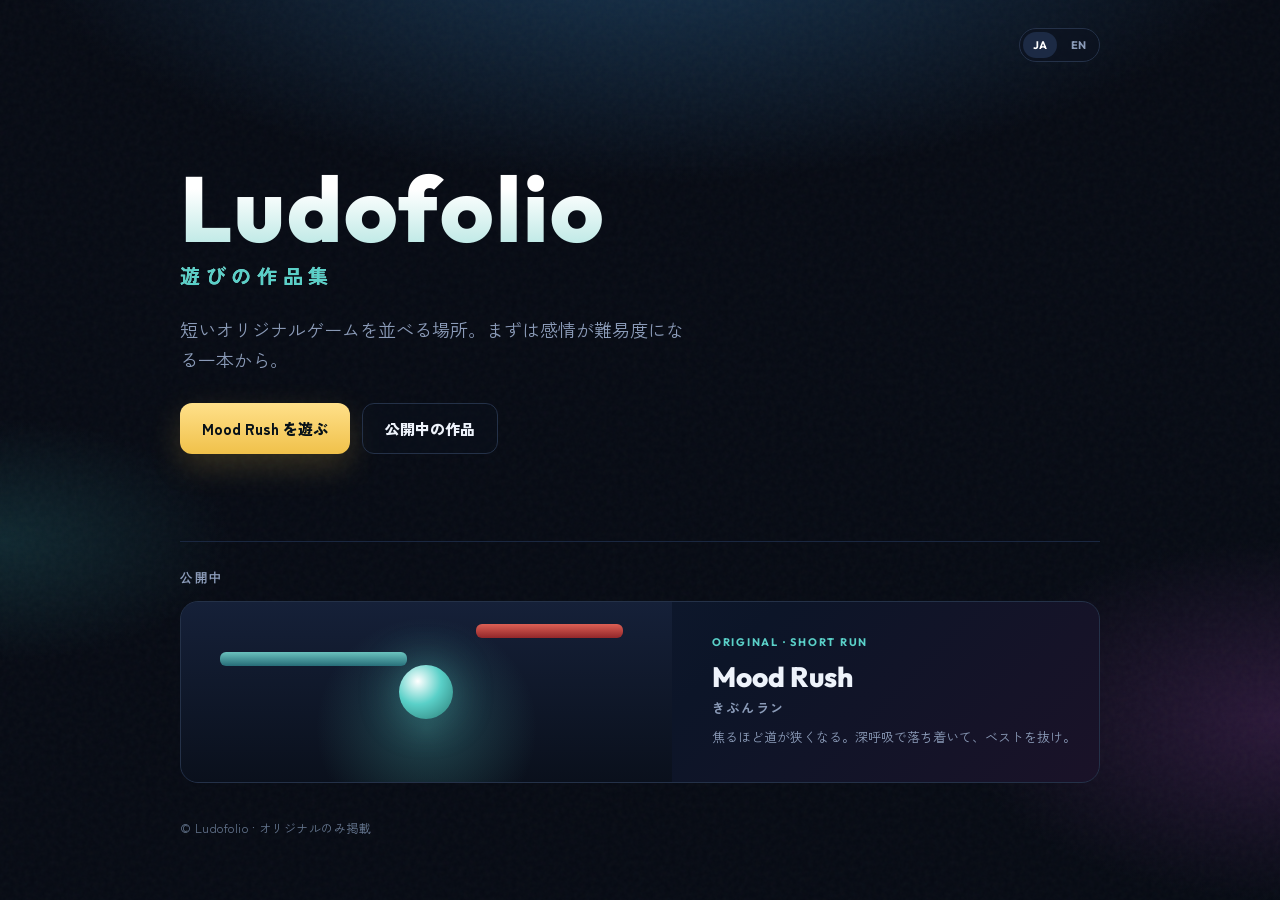
==== index.html @ 32083aab "Initial Ludofolio site with Mood Rush. Co-authored-by: Cursor <cursoragent@cursor.com>" ====
<!DOCTYPE html>
<html lang="ja">
<head>
  <meta charset="UTF-8" />
  <meta name="viewport" content="width=device-width, initial-scale=1" />
  <title>Ludofolio — browser games</title>
  <meta name="description" content="Ludofolio — short original browser games. First release: Mood Rush." />
  <link rel="preconnect" href="https://fonts.googleapis.com" />
  <link rel="preconnect" href="https://fonts.gstatic.com" crossorigin />
  <link href="https://fonts.googleapis.com/css2?family=Outfit:wght@500;700;800&family=Zen+Kaku+Gothic+New:wght@500;700;900&display=swap" rel="stylesheet" />
  <style>
    :root {
      --bg: #070b14;
      --ink: #eef3fb;
      --muted: #8b9bb8;
      --accent: #5ad0c8;
      --warn: #f0c14a;
      --line: #243148;
    }
    * { box-sizing: border-box; margin: 0; padding: 0; }
    html, body { min-height: 100%; }
    body {
      font-family: "Zen Kaku Gothic New", "Outfit", sans-serif;
      color: var(--ink);
      background:
        radial-gradient(ellipse 90% 55% at 50% -10%, #1a3a58 0%, transparent 55%),
        radial-gradient(ellipse 50% 40% at 100% 80%, #2a1838 0%, transparent 50%),
        radial-gradient(ellipse 40% 30% at 0% 60%, #102830 0%, transparent 45%),
        var(--bg);
      min-height: 100dvh;
    }
    .noise {
      pointer-events: none;
      position: fixed; inset: 0; opacity: 0.035; z-index: 0;
      background-image: url("data:image/svg+xml,%3Csvg viewBox='0 0 200 200' xmlns='http://www.w3.org/2000/svg'%3E%3Cfilter id='n'%3E%3CfeTurbulence type='fractalNoise' baseFrequency='0.85' numOctaves='4' stitchTiles='stitch'/%3E%3C/filter%3E%3Crect width='100%25' height='100%25' filter='url(%23n)'/%3E%3C/svg%3E");
    }
    .shell {
      position: relative; z-index: 1;
      width: min(920px, calc(100% - 32px));
      margin: 0 auto;
      padding: 28px 0 64px;
      min-height: 100dvh;
      display: flex;
      flex-direction: column;
    }
    .nav {
      display: flex;
      justify-content: space-between;
      align-items: center;
      gap: 12px;
    }
    .lang {
      display: flex; gap: 4px;
      border: 1px solid var(--line);
      border-radius: 999px;
      padding: 3px;
      background: #0c1220aa;
    }
    .lang button {
      border: 0; background: transparent; color: var(--muted);
      font-family: "Outfit", sans-serif; font-weight: 700; font-size: 11px;
      padding: 6px 10px; border-radius: 999px; cursor: pointer;
    }
    .lang button.on { background: #1c2a44; color: #fff; }
    .hero {
      flex: 1;
      display: grid;
      align-content: center;
      gap: 28px;
      padding: 48px 0 24px;
    }
    .brand {
      font-family: "Outfit", sans-serif;
      font-weight: 800;
      font-size: clamp(48px, 12vw, 92px);
      letter-spacing: 0.02em;
      line-height: 0.95;
      background: linear-gradient(180deg, #ffffff 20%, #8fd9d3 100%);
      -webkit-background-clip: text;
      background-clip: text;
      color: transparent;
      animation: rise 0.9s ease both;
    }
    .brand span {
      display: block;
      font-family: "Zen Kaku Gothic New", sans-serif;
      font-size: 0.22em;
      letter-spacing: 0.28em;
      color: var(--accent);
      margin-top: 14px;
      font-weight: 700;
      -webkit-text-fill-color: var(--accent);
    }
    .lead {
      max-width: 28em;
      font-size: clamp(15px, 2.4vw, 18px);
      line-height: 1.7;
      color: var(--muted);
      animation: rise 0.9s ease 0.08s both;
    }
    .cta {
      display: flex; flex-wrap: wrap; gap: 12px;
      animation: rise 0.9s ease 0.16s both;
    }
    .btn {
      display: inline-flex; align-items: center; justify-content: center;
      text-decoration: none;
      padding: 14px 22px;
      border-radius: 12px;
      font-weight: 800;
      font-size: 15px;
      transition: transform 0.15s ease, box-shadow 0.15s ease;
    }
    .btn:hover { transform: translateY(-1px); }
    .btn-main {
      color: #061018;
      background: linear-gradient(180deg, #ffe08a, #f0c14a);
      box-shadow: 0 12px 32px #f0c14a33;
    }
    .btn-ghost {
      color: var(--ink);
      border: 1px solid var(--line);
      background: #0c122066;
    }
    .stage {
      margin-top: 8px;
      border-top: 1px solid #1a2740;
      padding-top: 28px;
      animation: rise 0.9s ease 0.24s both;
    }
    .stage h2 {
      font-family: "Outfit", sans-serif;
      font-size: 12px;
      letter-spacing: 0.22em;
      color: var(--muted);
      font-weight: 700;
      margin-bottom: 14px;
    }
    .game {
      display: grid;
      grid-template-columns: 1.2fr 1fr;
      gap: 18px;
      align-items: stretch;
      text-decoration: none;
      color: inherit;
      border: 1px solid var(--line);
      border-radius: 18px;
      overflow: hidden;
      background:
        linear-gradient(135deg, #122038 0%, #0c1528 55%, #1a1228 100%);
      transition: border-color 0.2s ease, transform 0.2s ease;
    }
    .game:hover {
      border-color: #3a6a78;
      transform: translateY(-2px);
    }
    .preview {
      min-height: 180px;
      position: relative;
      background:
        radial-gradient(circle at 50% 70%, #5ad0c844, transparent 40%),
        linear-gradient(180deg, #152038, #0a101c);
      display: grid;
      place-items: center;
    }
    .orb {
      width: 54px; height: 54px; border-radius: 50%;
      background: radial-gradient(circle at 35% 30%, #fff, #5ad0c8 45%, #2a7a74);
      box-shadow: 0 0 40px #5ad0c866;
      animation: float 2.8s ease-in-out infinite;
    }
    .gate {
      position: absolute;
      height: 14px; width: 38%;
      border-radius: 6px;
      background: linear-gradient(180deg, #7adfd6, #2a7a84);
      opacity: 0.85;
    }
    .gate.a { top: 28%; left: 8%; animation: fall 2.4s linear infinite; }
    .gate.b { top: 12%; right: 10%; width: 30%; background: linear-gradient(180deg, #ff6b5a, #a82828); animation: fall 2.4s linear 0.8s infinite; }
    .meta { padding: 22px 22px 24px; display: grid; align-content: center; gap: 10px; }
    .meta .tag {
      font-family: "Outfit", sans-serif;
      font-size: 11px;
      letter-spacing: 0.16em;
      color: var(--accent);
      font-weight: 700;
    }
    .meta h3 {
      font-family: "Outfit", sans-serif;
      font-size: 28px;
      font-weight: 800;
    }
    .meta h3 small {
      display: block;
      margin-top: 4px;
      font-family: "Zen Kaku Gothic New", sans-serif;
      font-size: 13px;
      color: var(--muted);
      font-weight: 700;
      letter-spacing: 0.12em;
    }
    .meta p {
      color: var(--muted);
      font-size: 13px;
      line-height: 1.6;
    }
    .foot {
      margin-top: auto;
      padding-top: 36px;
      color: #667790;
      font-size: 12px;
      letter-spacing: 0.04em;
    }
    @keyframes rise {
      from { opacity: 0; transform: translateY(14px); }
      to { opacity: 1; transform: translateY(0); }
    }
    @keyframes float {
      0%, 100% { transform: translateY(0); }
      50% { transform: translateY(-8px); }
    }
    @keyframes fall {
      from { transform: translateY(-10px); opacity: 0; }
      15% { opacity: 0.85; }
      to { transform: translateY(110px); opacity: 0; }
    }
    @media (max-width: 700px) {
      .game { grid-template-columns: 1fr; }
      .preview { min-height: 150px; }
      .hero { padding-top: 36px; }
    }
  </style>
</head>
<body>
  <div class="noise" aria-hidden="true"></div>
  <div class="shell">
    <div class="nav">
      <div aria-hidden="true"></div>
      <div class="lang" aria-label="language">
        <button type="button" data-lang="ja" class="on">JA</button>
        <button type="button" data-lang="en">EN</button>
      </div>
    </div>

    <header class="hero">
      <h1 class="brand">Ludofolio<span id="brandSub">遊びの作品集</span></h1>
      <p class="lead" id="lead">短いオリジナルゲームを並べる場所。まずは感情が難易度になる一本から。</p>
      <div class="cta">
        <a class="btn btn-main" href="games/mood-rush.html" id="ctaPlay">Mood Rush を遊ぶ</a>
        <a class="btn btn-ghost" href="#now" id="ctaMore">公開中の作品</a>
      </div>
    </header>

    <section class="stage" id="now">
      <h2 id="nowLabel">公開中</h2>
      <a class="game" href="games/mood-rush.html">
        <div class="preview" aria-hidden="true">
          <div class="gate a"></div>
          <div class="gate b"></div>
          <div class="orb"></div>
        </div>
        <div class="meta">
          <div class="tag">ORIGINAL · SHORT RUN</div>
          <h3>Mood Rush<small id="gameSub">きぶんラン</small></h3>
          <p id="gameDesc">焦るほど道が狭くなる。深呼吸で落ち着いて、ベストを抜け。</p>
        </div>
      </a>
    </section>

    <footer class="foot" id="foot">© Ludofolio · original games only</footer>
  </div>

  <script>
    const I18N = {
      ja: {
        brandSub: "遊びの作品集",
        lead: "短いオリジナルゲームを並べる場所。まずは感情が難易度になる一本から。",
        ctaPlay: "Mood Rush を遊ぶ",
        ctaMore: "公開中の作品",
        nowLabel: "公開中",
        gameSub: "きぶんラン",
        gameDesc: "焦るほど道が狭くなる。深呼吸で落ち着いて、ベストを抜け。",
        foot: "© Ludofolio · オリジナルのみ掲載",
      },
      en: {
        brandSub: "A FOLIO OF PLAY",
        lead: "A shelf for short original browser games. First up: difficulty driven by your mood.",
        ctaPlay: "Play Mood Rush",
        ctaMore: "Now playing",
        nowLabel: "NOW PLAYING",
        gameSub: "MOOD RUN",
        gameDesc: "Panic shrinks the path. Breathe, weave near-misses, beat your best.",
        foot: "© Ludofolio · original games only",
      },
    };
    let lang = localStorage.getItem("ludofolio_lang") || localStorage.getItem("moodrush_lang") || localStorage.getItem("pulselab_lang") || "ja";
    function apply() {
      const t = I18N[lang] || I18N.ja;
      document.documentElement.lang = lang;
      brandSub.textContent = t.brandSub;
      lead.textContent = t.lead;
      ctaPlay.textContent = t.ctaPlay;
      ctaMore.textContent = t.ctaMore;
      nowLabel.textContent = t.nowLabel;
      gameSub.textContent = t.gameSub;
      gameDesc.textContent = t.gameDesc;
      foot.textContent = t.foot;
      document.querySelectorAll(".lang button").forEach((b) => b.classList.toggle("on", b.dataset.lang === lang));
    }
    document.querySelectorAll(".lang button").forEach((btn) => {
      btn.addEventListener("click", () => {
        lang = btn.dataset.lang;
        localStorage.setItem("ludofolio_lang", lang);
        localStorage.setItem("moodrush_lang", lang);
        apply();
      });
    });
    apply();
  </script>
</body>
</html>
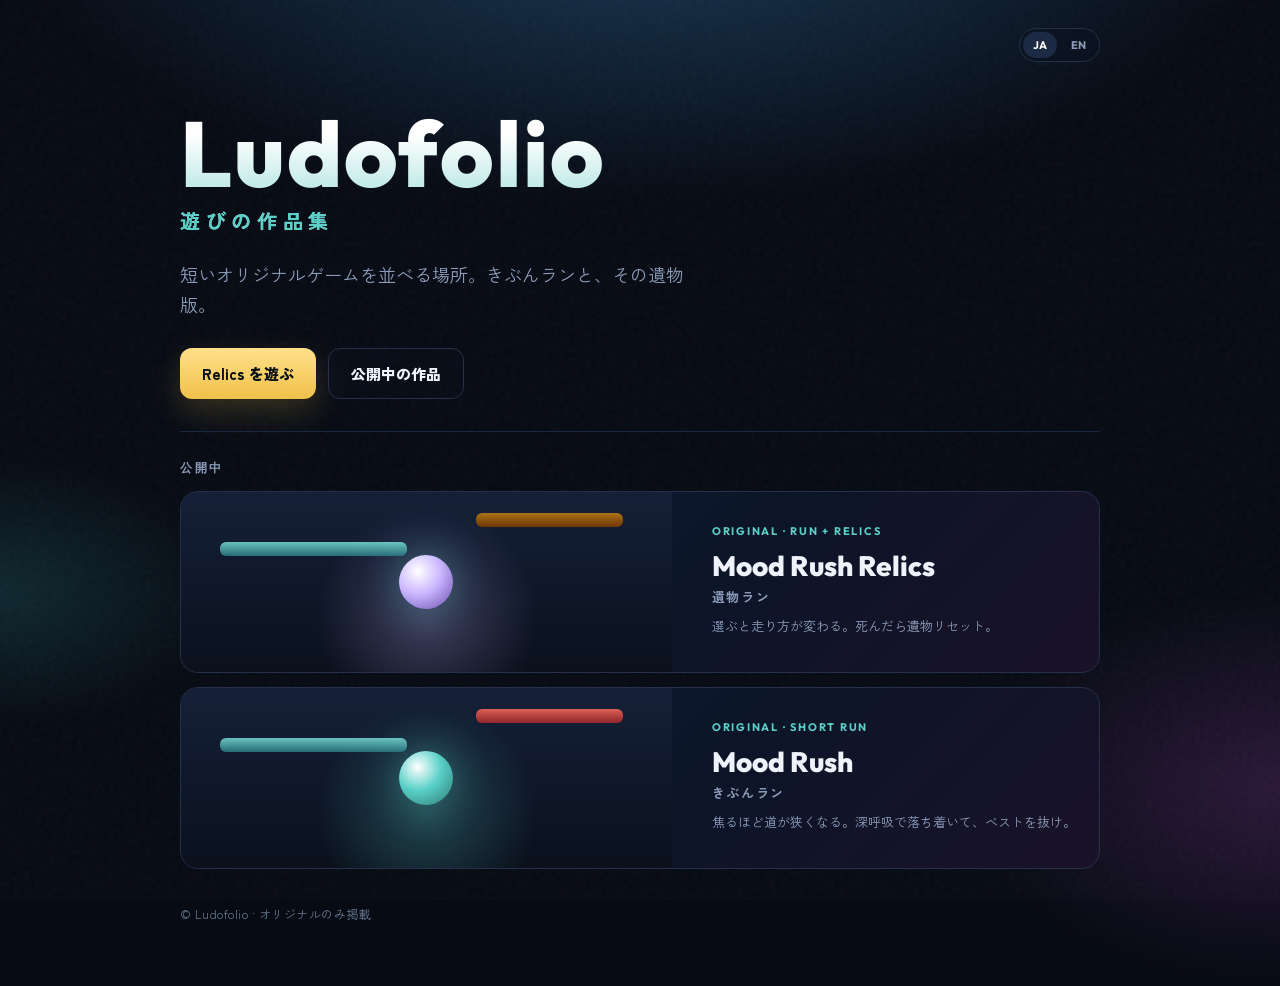
==== commit 586ef9fc: "Publish Mood Rush feel pass and Relics. EOF  Co-authored-by: Cursor <cursoragent@cursor.com>" ====
--- a/index.html
+++ b/index.html
@@ -4,7 +4,7 @@
   <meta charset="UTF-8" />
   <meta name="viewport" content="width=device-width, initial-scale=1" />
   <title>Ludofolio — browser games</title>
-  <meta name="description" content="Ludofolio — short original browser games. First release: Mood Rush." />
+  <meta name="description" content="Ludofolio — short original browser games. Mood Rush and Mood Rush Relics." />
   <link rel="preconnect" href="https://fonts.googleapis.com" />
   <link rel="preconnect" href="https://fonts.gstatic.com" crossorigin />
   <link href="https://fonts.googleapis.com/css2?family=Outfit:wght@500;700;800&family=Zen+Kaku+Gothic+New:wght@500;700;900&display=swap" rel="stylesheet" />
@@ -245,15 +245,28 @@
 
     <header class="hero">
       <h1 class="brand">Ludofolio<span id="brandSub">遊びの作品集</span></h1>
-      <p class="lead" id="lead">短いオリジナルゲームを並べる場所。まずは感情が難易度になる一本から。</p>
+      <p class="lead" id="lead">短いオリジナルゲームを並べる場所。きぶんランと、その遺物版。</p>
       <div class="cta">
-        <a class="btn btn-main" href="games/mood-rush.html" id="ctaPlay">Mood Rush を遊ぶ</a>
+        <a class="btn btn-main" href="games/mood-rush-relics.html" id="ctaPlay">Relics を遊ぶ</a>
         <a class="btn btn-ghost" href="#now" id="ctaMore">公開中の作品</a>
       </div>
     </header>
 
     <section class="stage" id="now">
       <h2 id="nowLabel">公開中</h2>
+      <div class="games" style="display:grid;gap:14px">
+      <a class="game" href="games/mood-rush-relics.html">
+        <div class="preview" aria-hidden="true" style="background:radial-gradient(circle at 50% 70%, #c9b6ff44, transparent 40%),linear-gradient(180deg,#152038,#0a101c)">
+          <div class="gate a"></div>
+          <div class="gate b" style="filter:hue-rotate(40deg)"></div>
+          <div class="orb" style="background:radial-gradient(circle at 35% 30%,#fff,#c9b6ff 45%,#6a4aaa)"></div>
+        </div>
+        <div class="meta">
+          <div class="tag">ORIGINAL · RUN + RELICS</div>
+          <h3>Mood Rush Relics<small id="gameSub2">遺物ラン</small></h3>
+          <p id="gameDesc2">選ぶと走り方が変わる。死んだら遺物リセット。</p>
+        </div>
+      </a>
       <a class="game" href="games/mood-rush.html">
         <div class="preview" aria-hidden="true">
           <div class="gate a"></div>
@@ -266,6 +279,7 @@
           <p id="gameDesc">焦るほど道が狭くなる。深呼吸で落ち着いて、ベストを抜け。</p>
         </div>
       </a>
+      </div>
     </section>
 
     <footer class="foot" id="foot">© Ludofolio · original games only</footer>
@@ -275,22 +289,26 @@
     const I18N = {
       ja: {
         brandSub: "遊びの作品集",
-        lead: "短いオリジナルゲームを並べる場所。まずは感情が難易度になる一本から。",
-        ctaPlay: "Mood Rush を遊ぶ",
+        lead: "短いオリジナルゲームを並べる場所。きぶんランと、その遺物版。",
+        ctaPlay: "Relics を遊ぶ",
         ctaMore: "公開中の作品",
         nowLabel: "公開中",
         gameSub: "きぶんラン",
         gameDesc: "焦るほど道が狭くなる。深呼吸で落ち着いて、ベストを抜け。",
+        gameSub2: "遺物ラン",
+        gameDesc2: "選ぶと走り方が変わる。死んだら遺物リセット。",
         foot: "© Ludofolio · オリジナルのみ掲載",
       },
       en: {
         brandSub: "A FOLIO OF PLAY",
-        lead: "A shelf for short original browser games. First up: difficulty driven by your mood.",
-        ctaPlay: "Play Mood Rush",
+        lead: "Short original browser games — Mood Rush and its relic sequel.",
+        ctaPlay: "Play Relics",
         ctaMore: "Now playing",
         nowLabel: "NOW PLAYING",
         gameSub: "MOOD RUN",
         gameDesc: "Panic shrinks the path. Breathe, weave near-misses, beat your best.",
+        gameSub2: "RELIC RUN",
+        gameDesc2: "Relics rewrite the run. Death clears them — try another mix.",
         foot: "© Ludofolio · original games only",
       },
     };
@@ -305,6 +323,8 @@
       nowLabel.textContent = t.nowLabel;
       gameSub.textContent = t.gameSub;
       gameDesc.textContent = t.gameDesc;
+      gameSub2.textContent = t.gameSub2;
+      gameDesc2.textContent = t.gameDesc2;
       foot.textContent = t.foot;
       document.querySelectorAll(".lang button").forEach((b) => b.classList.toggle("on", b.dataset.lang === lang));
     }
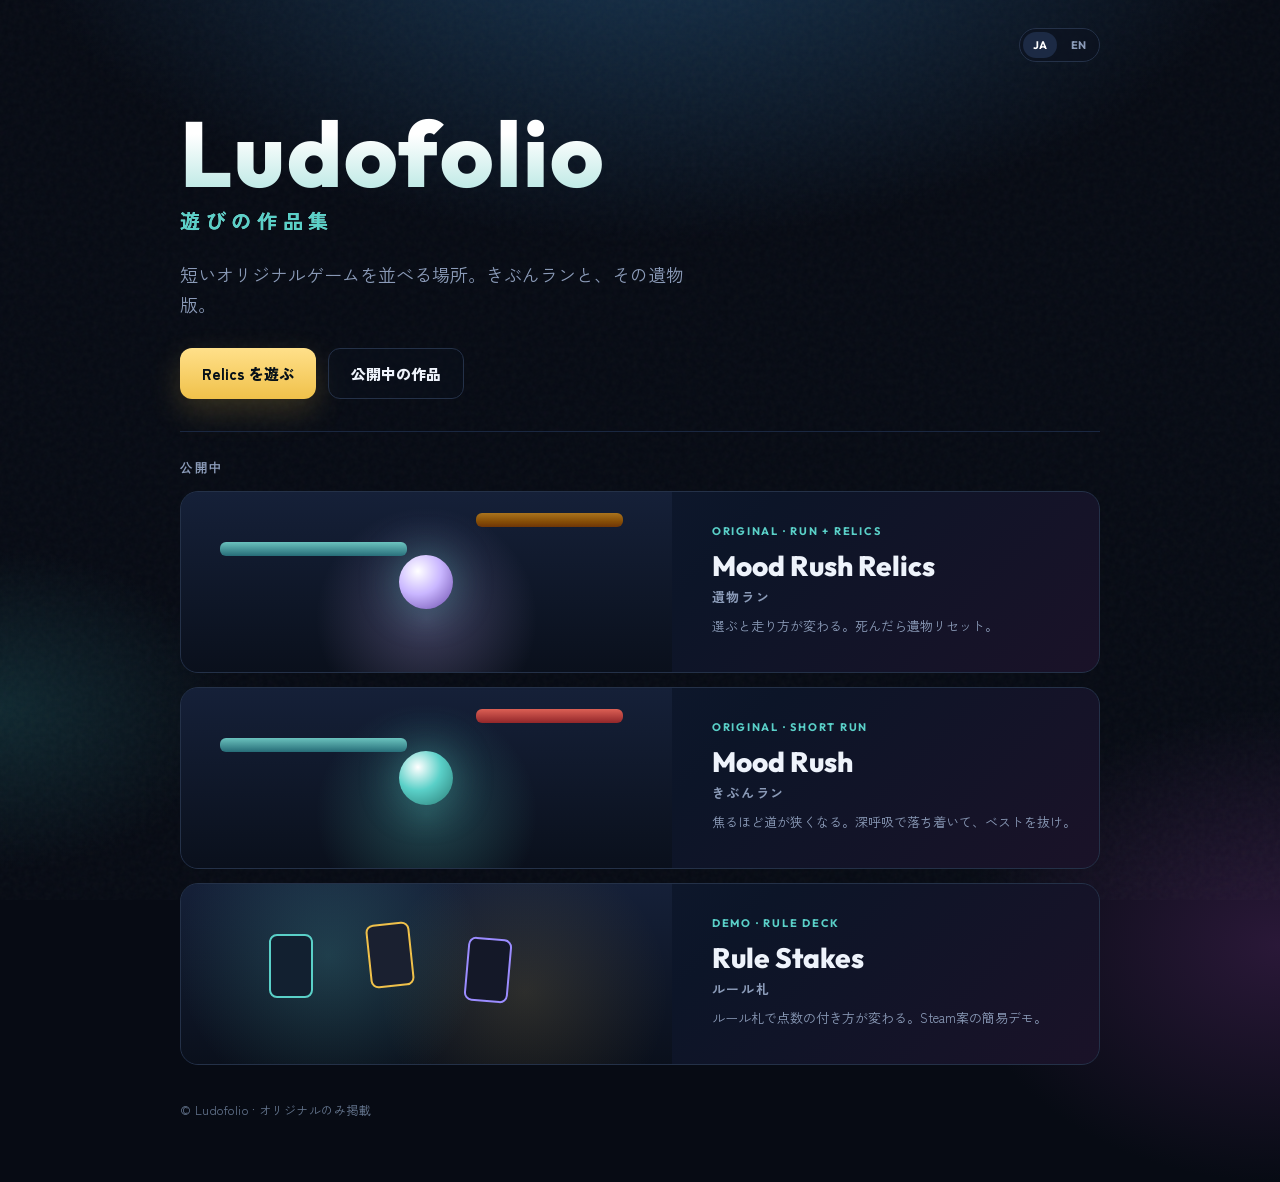
==== commit 4b24cde8: "Add Rule Stakes demo page and hub link." ====
--- a/index.html
+++ b/index.html
@@ -279,6 +279,18 @@
           <p id="gameDesc">焦るほど道が狭くなる。深呼吸で落ち着いて、ベストを抜け。</p>
         </div>
       </a>
+      <a class="game" href="games/rule-stakes.html">
+        <div class="preview" aria-hidden="true" style="background:radial-gradient(circle at 30% 40%, #5ad0c833, transparent 42%),radial-gradient(circle at 70% 60%, #f0c14a22, transparent 40%),linear-gradient(180deg,#152038,#0a101c)">
+          <div style="position:absolute;left:18%;top:28%;width:44px;height:64px;border-radius:8px;border:2px solid #5ad0c8;background:#122030"></div>
+          <div style="position:absolute;left:38%;top:22%;width:44px;height:64px;border-radius:8px;border:2px solid #f0c14a;background:#1a2030;transform:rotate(-6deg)"></div>
+          <div style="position:absolute;left:58%;top:30%;width:44px;height:64px;border-radius:8px;border:2px solid #9b8cff;background:#141828;transform:rotate(5deg)"></div>
+        </div>
+        <div class="meta">
+          <div class="tag">DEMO · RULE DECK</div>
+          <h3>Rule Stakes<small id="gameSub3">ルール札</small></h3>
+          <p id="gameDesc3">ルール札で点数の付き方が変わる。Steam案の簡易デモ。</p>
+        </div>
+      </a>
       </div>
     </section>
 
@@ -297,6 +309,8 @@
         gameDesc: "焦るほど道が狭くなる。深呼吸で落ち着いて、ベストを抜け。",
         gameSub2: "遺物ラン",
         gameDesc2: "選ぶと走り方が変わる。死んだら遺物リセット。",
+        gameSub3: "ルール札",
+        gameDesc3: "ルール札で点数の付き方が変わる。Steam案の簡易デモ。",
         foot: "© Ludofolio · オリジナルのみ掲載",
       },
       en: {
@@ -309,6 +323,8 @@
         gameDesc: "Panic shrinks the path. Breathe, weave near-misses, beat your best.",
         gameSub2: "RELIC RUN",
         gameDesc2: "Relics rewrite the run. Death clears them — try another mix.",
+        gameSub3: "RULE STAKES",
+        gameDesc3: "Rule cards rewrite how points land. A Steam-pitch demo.",
         foot: "© Ludofolio · original games only",
       },
     };
@@ -325,6 +341,8 @@
       gameDesc.textContent = t.gameDesc;
       gameSub2.textContent = t.gameSub2;
       gameDesc2.textContent = t.gameDesc2;
+      if (typeof gameSub3 !== "undefined") gameSub3.textContent = t.gameSub3;
+      if (typeof gameDesc3 !== "undefined") gameDesc3.textContent = t.gameDesc3;
       foot.textContent = t.foot;
       document.querySelectorAll(".lang button").forEach((b) => b.classList.toggle("on", b.dataset.lang === lang));
     }
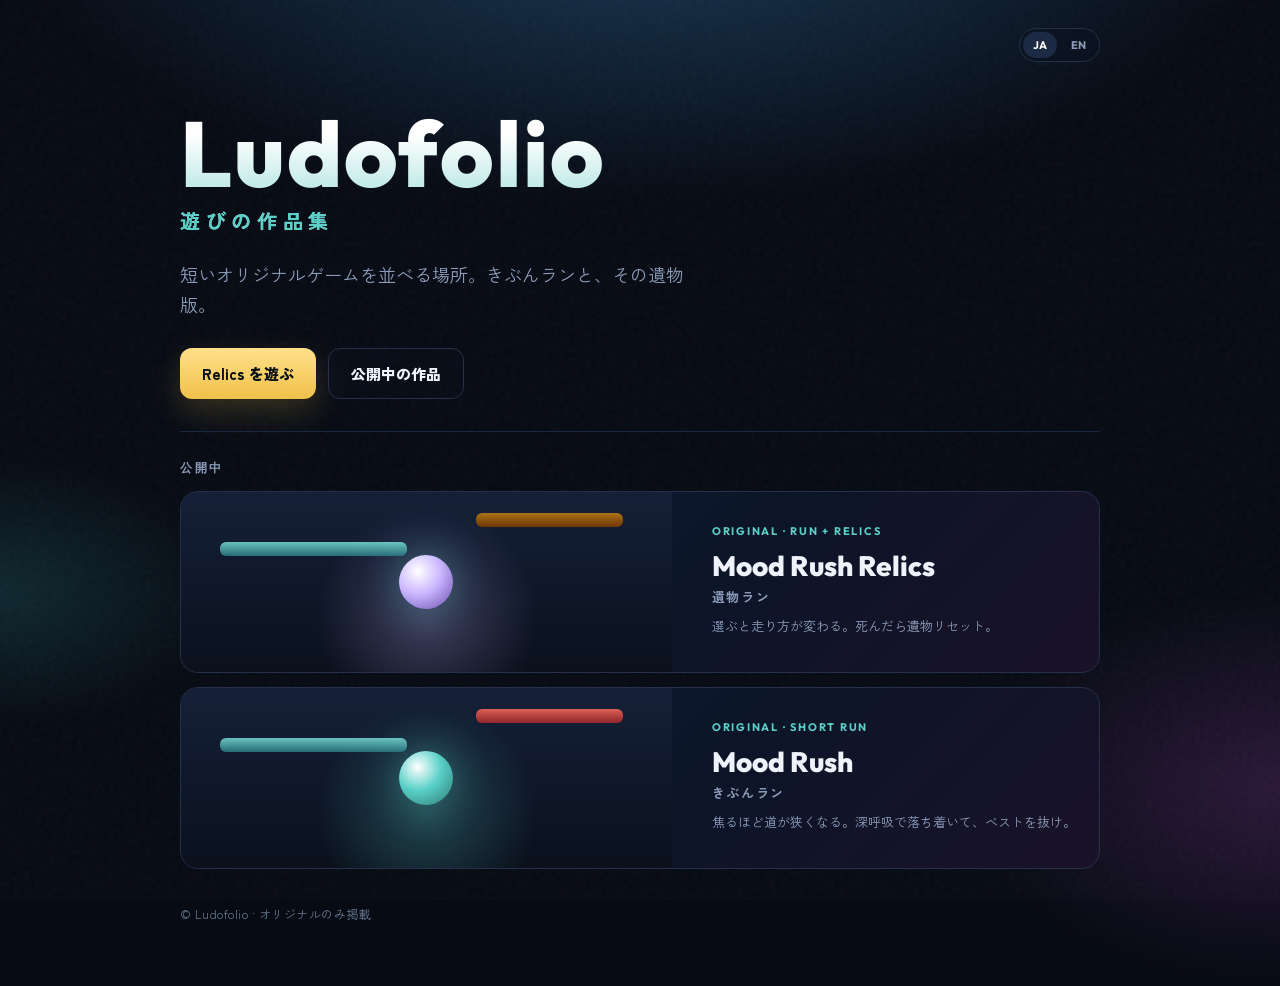
==== commit 94e89653: "Revert "Add Rule Stakes demo page and hub link." This reverts commit 4b24cde8ee929580bed1eca8292938d" ====
--- a/index.html
+++ b/index.html
@@ -279,18 +279,6 @@
           <p id="gameDesc">焦るほど道が狭くなる。深呼吸で落ち着いて、ベストを抜け。</p>
         </div>
       </a>
-      <a class="game" href="games/rule-stakes.html">
-        <div class="preview" aria-hidden="true" style="background:radial-gradient(circle at 30% 40%, #5ad0c833, transparent 42%),radial-gradient(circle at 70% 60%, #f0c14a22, transparent 40%),linear-gradient(180deg,#152038,#0a101c)">
-          <div style="position:absolute;left:18%;top:28%;width:44px;height:64px;border-radius:8px;border:2px solid #5ad0c8;background:#122030"></div>
-          <div style="position:absolute;left:38%;top:22%;width:44px;height:64px;border-radius:8px;border:2px solid #f0c14a;background:#1a2030;transform:rotate(-6deg)"></div>
-          <div style="position:absolute;left:58%;top:30%;width:44px;height:64px;border-radius:8px;border:2px solid #9b8cff;background:#141828;transform:rotate(5deg)"></div>
-        </div>
-        <div class="meta">
-          <div class="tag">DEMO · RULE DECK</div>
-          <h3>Rule Stakes<small id="gameSub3">ルール札</small></h3>
-          <p id="gameDesc3">ルール札で点数の付き方が変わる。Steam案の簡易デモ。</p>
-        </div>
-      </a>
       </div>
     </section>
 
@@ -309,8 +297,6 @@
         gameDesc: "焦るほど道が狭くなる。深呼吸で落ち着いて、ベストを抜け。",
         gameSub2: "遺物ラン",
         gameDesc2: "選ぶと走り方が変わる。死んだら遺物リセット。",
-        gameSub3: "ルール札",
-        gameDesc3: "ルール札で点数の付き方が変わる。Steam案の簡易デモ。",
         foot: "© Ludofolio · オリジナルのみ掲載",
       },
       en: {
@@ -323,8 +309,6 @@
         gameDesc: "Panic shrinks the path. Breathe, weave near-misses, beat your best.",
         gameSub2: "RELIC RUN",
         gameDesc2: "Relics rewrite the run. Death clears them — try another mix.",
-        gameSub3: "RULE STAKES",
-        gameDesc3: "Rule cards rewrite how points land. A Steam-pitch demo.",
         foot: "© Ludofolio · original games only",
       },
     };
@@ -341,8 +325,6 @@
       gameDesc.textContent = t.gameDesc;
       gameSub2.textContent = t.gameSub2;
       gameDesc2.textContent = t.gameDesc2;
-      if (typeof gameSub3 !== "undefined") gameSub3.textContent = t.gameSub3;
-      if (typeof gameDesc3 !== "undefined") gameDesc3.textContent = t.gameDesc3;
       foot.textContent = t.foot;
       document.querySelectorAll(".lang button").forEach((b) => b.classList.toggle("on", b.dataset.lang === lang));
     }
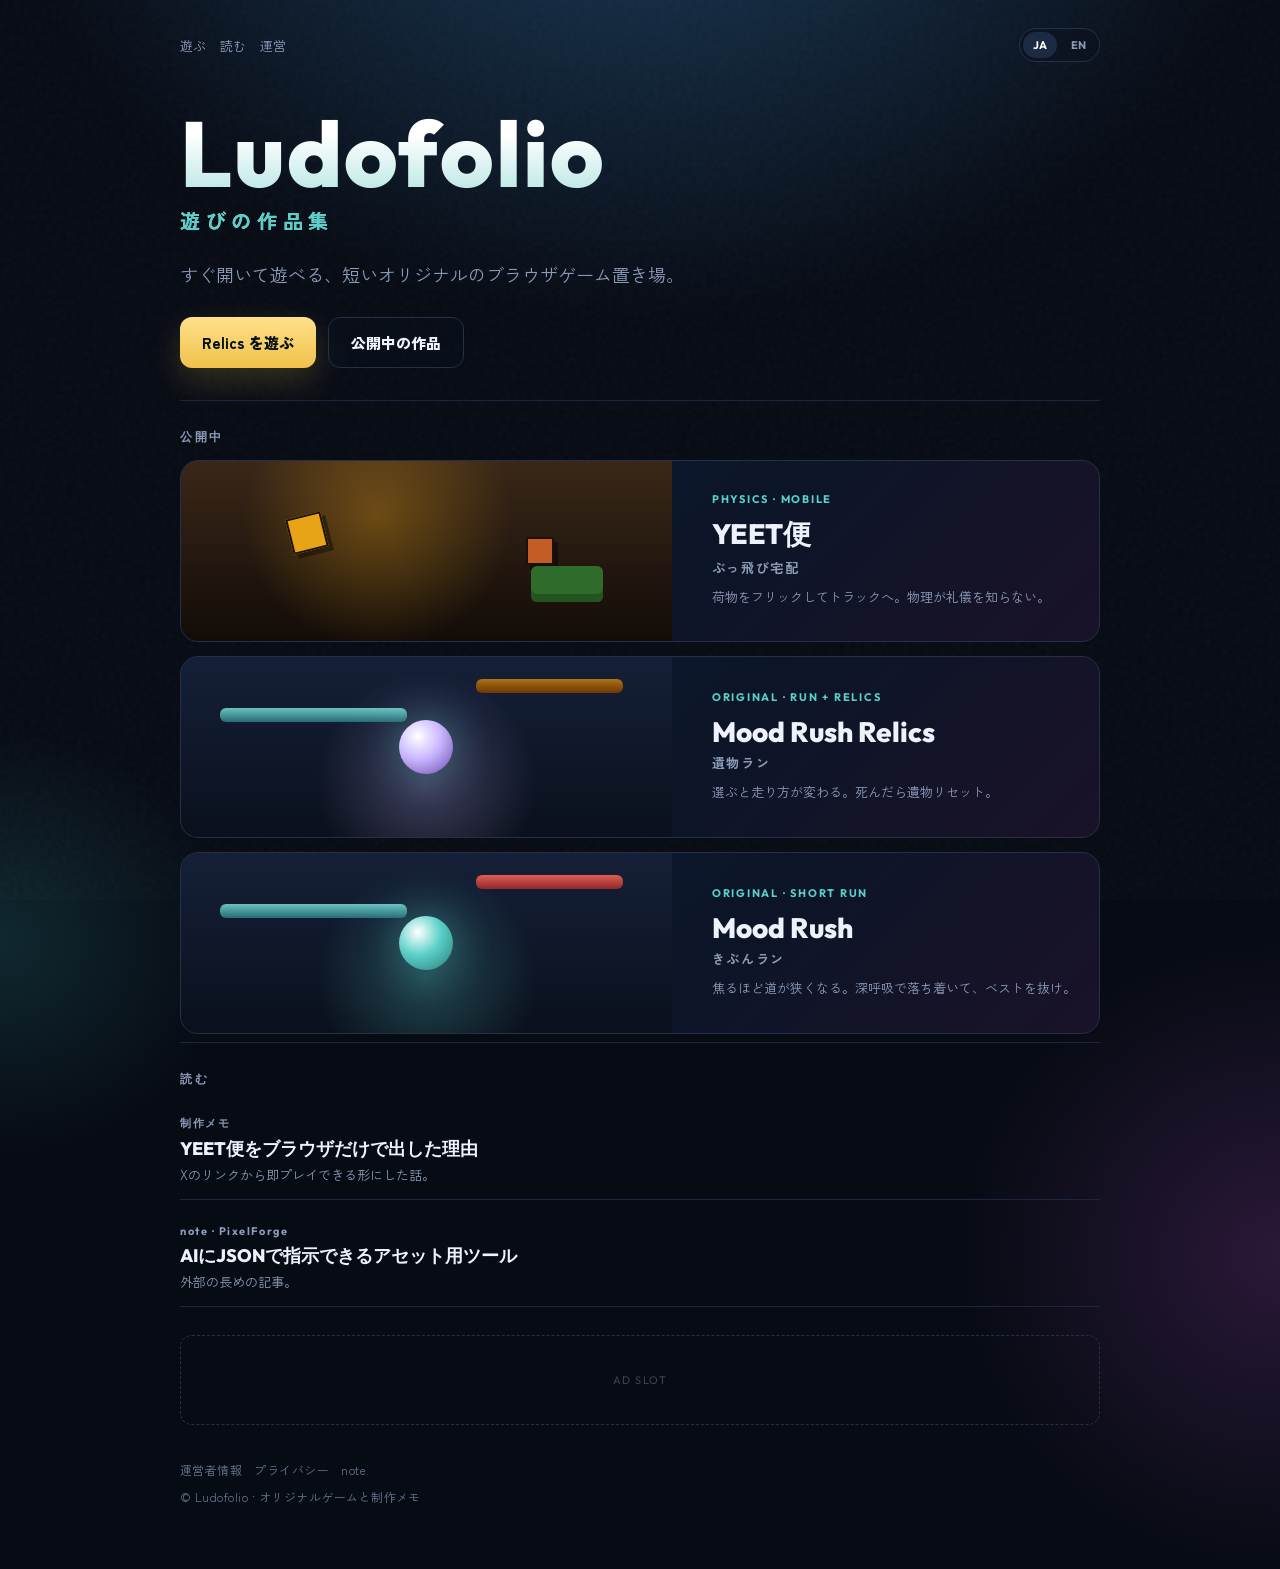
==== commit 80c739d1: "Add ad-ready hub pages and YEET便 entry. Keeps Mood Rush games, adds privacy/about, article, and play" ====
--- a/index.html
+++ b/index.html
@@ -4,7 +4,7 @@
   <meta charset="UTF-8" />
   <meta name="viewport" content="width=device-width, initial-scale=1" />
   <title>Ludofolio — browser games</title>
-  <meta name="description" content="Ludofolio — short original browser games. Mood Rush and Mood Rush Relics." />
+  <meta name="description" content="Ludofolio — すぐ遊べる短いオリジナルのブラウザゲーム。Mood Rush、YEET便など。" />
   <link rel="preconnect" href="https://fonts.googleapis.com" />
   <link rel="preconnect" href="https://fonts.gstatic.com" crossorigin />
   <link href="https://fonts.googleapis.com/css2?family=Outfit:wght@500;700;800&family=Zen+Kaku+Gothic+New:wght@500;700;900&display=swap" rel="stylesheet" />
@@ -49,6 +49,12 @@
       align-items: center;
       gap: 12px;
     }
+    .nav-links {
+      display: flex; gap: 14px; flex-wrap: wrap;
+      font-size: 13px;
+    }
+    .nav-links a { color: var(--muted); text-decoration: none; }
+    .nav-links a:hover { color: var(--ink); }
     .lang {
       display: flex; gap: 4px;
       border: 1px solid var(--line);
@@ -136,6 +142,7 @@
       font-weight: 700;
       margin-bottom: 14px;
     }
+    .games { display: grid; gap: 14px; }
     .game {
       display: grid;
       grid-template-columns: 1.2fr 1fr;
@@ -178,6 +185,24 @@
     }
     .gate.a { top: 28%; left: 8%; animation: fall 2.4s linear infinite; }
     .gate.b { top: 12%; right: 10%; width: 30%; background: linear-gradient(180deg, #ff6b5a, #a82828); animation: fall 2.4s linear 0.8s infinite; }
+    .parcel {
+      position: absolute;
+      width: 36px; height: 36px;
+      border: 2px solid #1a1208;
+      background: #e8a317;
+      box-shadow: 4px 5px 0 #0006;
+      animation: float 2.6s ease-in-out infinite;
+    }
+    .parcel.x { left: 22%; top: 30%; transform: rotate(-14deg); }
+    .parcel.y { right: 24%; top: 42%; width: 28px; height: 28px; background: #c45c26; animation-delay: 0.4s; }
+    .truck {
+      position: absolute;
+      right: 14%; bottom: 22%;
+      width: 72px; height: 36px;
+      border-radius: 6px;
+      background: #2f6b2a;
+      box-shadow: inset 0 -8px 0 #245520;
+    }
     .meta { padding: 22px 22px 24px; display: grid; align-content: center; gap: 10px; }
     .meta .tag {
       font-family: "Outfit", sans-serif;
@@ -205,6 +230,42 @@
       font-size: 13px;
       line-height: 1.6;
     }
+    .read-list { display: grid; gap: 10px; }
+    .read-item {
+      display: block;
+      text-decoration: none;
+      color: inherit;
+      padding: 14px 0;
+      border-bottom: 1px solid #1a2740;
+    }
+    .read-item:hover h3 { color: var(--accent); }
+    .read-item .tag {
+      font-family: "Outfit", sans-serif;
+      font-size: 11px;
+      letter-spacing: 0.14em;
+      color: var(--muted);
+      font-weight: 700;
+      margin-bottom: 6px;
+    }
+    .read-item h3 {
+      font-family: "Outfit", sans-serif;
+      font-size: 18px;
+      font-weight: 800;
+      margin-bottom: 4px;
+    }
+    .read-item p { color: var(--muted); font-size: 13px; line-height: 1.55; }
+    .ad-slot {
+      margin-top: 28px;
+      min-height: 90px;
+      border: 1px dashed var(--line);
+      border-radius: 12px;
+      display: grid;
+      place-items: center;
+      color: #66779088;
+      font-family: "Outfit", sans-serif;
+      font-size: 11px;
+      letter-spacing: 0.14em;
+    }
     .foot {
       margin-top: auto;
       padding-top: 36px;
@@ -212,6 +273,12 @@
       font-size: 12px;
       letter-spacing: 0.04em;
     }
+    .foot-nav {
+      display: flex; flex-wrap: wrap; gap: 12px;
+      margin-bottom: 10px;
+    }
+    .foot-nav a { color: #667790; text-decoration: none; }
+    .foot-nav a:hover { color: var(--accent); }
     @keyframes rise {
       from { opacity: 0; transform: translateY(14px); }
       to { opacity: 1; transform: translateY(0); }
@@ -236,7 +303,11 @@
   <div class="noise" aria-hidden="true"></div>
   <div class="shell">
     <div class="nav">
-      <div aria-hidden="true"></div>
+      <div class="nav-links">
+        <a href="#now" id="navPlay">遊ぶ</a>
+        <a href="#read" id="navRead">読む</a>
+        <a href="about.html" id="navAbout">運営</a>
+      </div>
       <div class="lang" aria-label="language">
         <button type="button" data-lang="ja" class="on">JA</button>
         <button type="button" data-lang="en">EN</button>
@@ -245,7 +316,7 @@
 
     <header class="hero">
       <h1 class="brand">Ludofolio<span id="brandSub">遊びの作品集</span></h1>
-      <p class="lead" id="lead">短いオリジナルゲームを並べる場所。きぶんランと、その遺物版。</p>
+      <p class="lead" id="lead">すぐ開いて遊べる、短いオリジナルのブラウザゲーム置き場。</p>
       <div class="cta">
         <a class="btn btn-main" href="games/mood-rush-relics.html" id="ctaPlay">Relics を遊ぶ</a>
         <a class="btn btn-ghost" href="#now" id="ctaMore">公開中の作品</a>
@@ -254,78 +325,141 @@
 
     <section class="stage" id="now">
       <h2 id="nowLabel">公開中</h2>
-      <div class="games" style="display:grid;gap:14px">
-      <a class="game" href="games/mood-rush-relics.html">
-        <div class="preview" aria-hidden="true" style="background:radial-gradient(circle at 50% 70%, #c9b6ff44, transparent 40%),linear-gradient(180deg,#152038,#0a101c)">
-          <div class="gate a"></div>
-          <div class="gate b" style="filter:hue-rotate(40deg)"></div>
-          <div class="orb" style="background:radial-gradient(circle at 35% 30%,#fff,#c9b6ff 45%,#6a4aaa)"></div>
-        </div>
-        <div class="meta">
-          <div class="tag">ORIGINAL · RUN + RELICS</div>
-          <h3>Mood Rush Relics<small id="gameSub2">遺物ラン</small></h3>
-          <p id="gameDesc2">選ぶと走り方が変わる。死んだら遺物リセット。</p>
-        </div>
-      </a>
-      <a class="game" href="games/mood-rush.html">
-        <div class="preview" aria-hidden="true">
-          <div class="gate a"></div>
-          <div class="gate b"></div>
-          <div class="orb"></div>
-        </div>
-        <div class="meta">
-          <div class="tag">ORIGINAL · SHORT RUN</div>
-          <h3>Mood Rush<small id="gameSub">きぶんラン</small></h3>
-          <p id="gameDesc">焦るほど道が狭くなる。深呼吸で落ち着いて、ベストを抜け。</p>
-        </div>
-      </a>
+      <div class="games">
+        <a class="game" href="play/yeetbin.html">
+          <div class="preview" aria-hidden="true" style="background:radial-gradient(circle at 40% 30%, #e8a31755, transparent 42%),linear-gradient(180deg,#3a2718,#120c08)">
+            <div class="parcel x"></div>
+            <div class="parcel y"></div>
+            <div class="truck"></div>
+          </div>
+          <div class="meta">
+            <div class="tag">PHYSICS · MOBILE</div>
+            <h3>YEET便<small id="gameSub3">ぶっ飛び宅配</small></h3>
+            <p id="gameDesc3">荷物をフリックしてトラックへ。物理が礼儀を知らない。</p>
+          </div>
+        </a>
+        <a class="game" href="games/mood-rush-relics.html">
+          <div class="preview" aria-hidden="true" style="background:radial-gradient(circle at 50% 70%, #c9b6ff44, transparent 40%),linear-gradient(180deg,#152038,#0a101c)">
+            <div class="gate a"></div>
+            <div class="gate b" style="filter:hue-rotate(40deg)"></div>
+            <div class="orb" style="background:radial-gradient(circle at 35% 30%,#fff,#c9b6ff 45%,#6a4aaa)"></div>
+          </div>
+          <div class="meta">
+            <div class="tag">ORIGINAL · RUN + RELICS</div>
+            <h3>Mood Rush Relics<small id="gameSub2">遺物ラン</small></h3>
+            <p id="gameDesc2">選ぶと走り方が変わる。死んだら遺物リセット。</p>
+          </div>
+        </a>
+        <a class="game" href="games/mood-rush.html">
+          <div class="preview" aria-hidden="true">
+            <div class="gate a"></div>
+            <div class="gate b"></div>
+            <div class="orb"></div>
+          </div>
+          <div class="meta">
+            <div class="tag">ORIGINAL · SHORT RUN</div>
+            <h3>Mood Rush<small id="gameSub">きぶんラン</small></h3>
+            <p id="gameDesc">焦るほど道が狭くなる。深呼吸で落ち着いて、ベストを抜け。</p>
+          </div>
+        </a>
       </div>
     </section>
 
-    <footer class="foot" id="foot">© Ludofolio · original games only</footer>
+    <section class="stage" id="read">
+      <h2 id="readLabel">読む</h2>
+      <div class="read-list">
+        <a class="read-item" href="articles/yeetbin-made.html">
+          <div class="tag" id="readMeta1">制作メモ</div>
+          <h3 id="readTitle1">YEET便をブラウザだけで出した理由</h3>
+          <p id="readDesc1">Xのリンクから即プレイできる形にした話。</p>
+        </a>
+        <a class="read-item" href="https://note.com/ludofolio/n/n3752320d7f3a" rel="noopener" target="_blank">
+          <div class="tag">note · PixelForge</div>
+          <h3 id="readTitle2">AIにJSONで指示できるアセット用ツール</h3>
+          <p id="readDesc2">外部の長めの記事。</p>
+        </a>
+      </div>
+      <div class="ad-slot" aria-hidden="true">AD SLOT</div>
+    </section>
+
+    <footer class="foot">
+      <div class="foot-nav">
+        <a href="about.html" id="footAbout">運営者情報</a>
+        <a href="privacy.html" id="footPrivacy">プライバシー</a>
+        <a href="https://note.com/ludofolio" rel="noopener" target="_blank">note</a>
+      </div>
+      <div id="foot">© Ludofolio</div>
+    </footer>
   </div>
 
   <script>
     const I18N = {
       ja: {
         brandSub: "遊びの作品集",
-        lead: "短いオリジナルゲームを並べる場所。きぶんランと、その遺物版。",
+        lead: "すぐ開いて遊べる、短いオリジナルのブラウザゲーム置き場。",
         ctaPlay: "Relics を遊ぶ",
         ctaMore: "公開中の作品",
         nowLabel: "公開中",
+        readLabel: "読む",
+        navPlay: "遊ぶ",
+        navRead: "読む",
+        navAbout: "運営",
         gameSub: "きぶんラン",
         gameDesc: "焦るほど道が狭くなる。深呼吸で落ち着いて、ベストを抜け。",
         gameSub2: "遺物ラン",
         gameDesc2: "選ぶと走り方が変わる。死んだら遺物リセット。",
-        foot: "© Ludofolio · オリジナルのみ掲載",
+        gameSub3: "ぶっ飛び宅配",
+        gameDesc3: "荷物をフリックしてトラックへ。物理が礼儀を知らない。",
+        readMeta1: "制作メモ",
+        readTitle1: "YEET便をブラウザだけで出した理由",
+        readDesc1: "Xのリンクから即プレイできる形にした話。",
+        readTitle2: "AIにJSONで指示できるアセット用ツール",
+        readDesc2: "外部の長めの記事。",
+        footAbout: "運営者情報",
+        footPrivacy: "プライバシー",
+        foot: "© Ludofolio · オリジナルゲームと制作メモ",
       },
       en: {
         brandSub: "A FOLIO OF PLAY",
-        lead: "Short original browser games — Mood Rush and its relic sequel.",
+        lead: "Short original browser games you can open and play instantly.",
         ctaPlay: "Play Relics",
         ctaMore: "Now playing",
         nowLabel: "NOW PLAYING",
+        readLabel: "READ",
+        navPlay: "Play",
+        navRead: "Read",
+        navAbout: "About",
         gameSub: "MOOD RUN",
         gameDesc: "Panic shrinks the path. Breathe, weave near-misses, beat your best.",
         gameSub2: "RELIC RUN",
         gameDesc2: "Relics rewrite the run. Death clears them — try another mix.",
-        foot: "© Ludofolio · original games only",
+        gameSub3: "YEET DELIVERY",
+        gameDesc3: "Flick packages into the truck. Physics has no manners.",
+        readMeta1: "DEV NOTE",
+        readTitle1: "Why YEET便 shipped as a browser link",
+        readDesc1: "Tap from X, play on phone — no install.",
+        readTitle2: "A tiny asset tool driven by JSON",
+        readDesc2: "Longer write-up on note.",
+        footAbout: "About",
+        footPrivacy: "Privacy",
+        foot: "© Ludofolio · original games & notes",
       },
     };
-    let lang = localStorage.getItem("ludofolio_lang") || localStorage.getItem("moodrush_lang") || localStorage.getItem("pulselab_lang") || "ja";
+    let lang = localStorage.getItem("ludofolio_lang") || localStorage.getItem("moodrush_lang") || "ja";
+    const ids = [
+      "brandSub","lead","ctaPlay","ctaMore","nowLabel","readLabel",
+      "navPlay","navRead","navAbout",
+      "gameSub","gameDesc","gameSub2","gameDesc2","gameSub3","gameDesc3",
+      "readMeta1","readTitle1","readDesc1","readTitle2","readDesc2",
+      "footAbout","footPrivacy","foot"
+    ];
     function apply() {
       const t = I18N[lang] || I18N.ja;
       document.documentElement.lang = lang;
-      brandSub.textContent = t.brandSub;
-      lead.textContent = t.lead;
-      ctaPlay.textContent = t.ctaPlay;
-      ctaMore.textContent = t.ctaMore;
-      nowLabel.textContent = t.nowLabel;
-      gameSub.textContent = t.gameSub;
-      gameDesc.textContent = t.gameDesc;
-      gameSub2.textContent = t.gameSub2;
-      gameDesc2.textContent = t.gameDesc2;
-      foot.textContent = t.foot;
+      ids.forEach((id) => {
+        const el = document.getElementById(id);
+        if (el && t[id] != null) el.textContent = t[id];
+      });
       document.querySelectorAll(".lang button").forEach((b) => b.classList.toggle("on", b.dataset.lang === lang));
     }
     document.querySelectorAll(".lang button").forEach((btn) => {
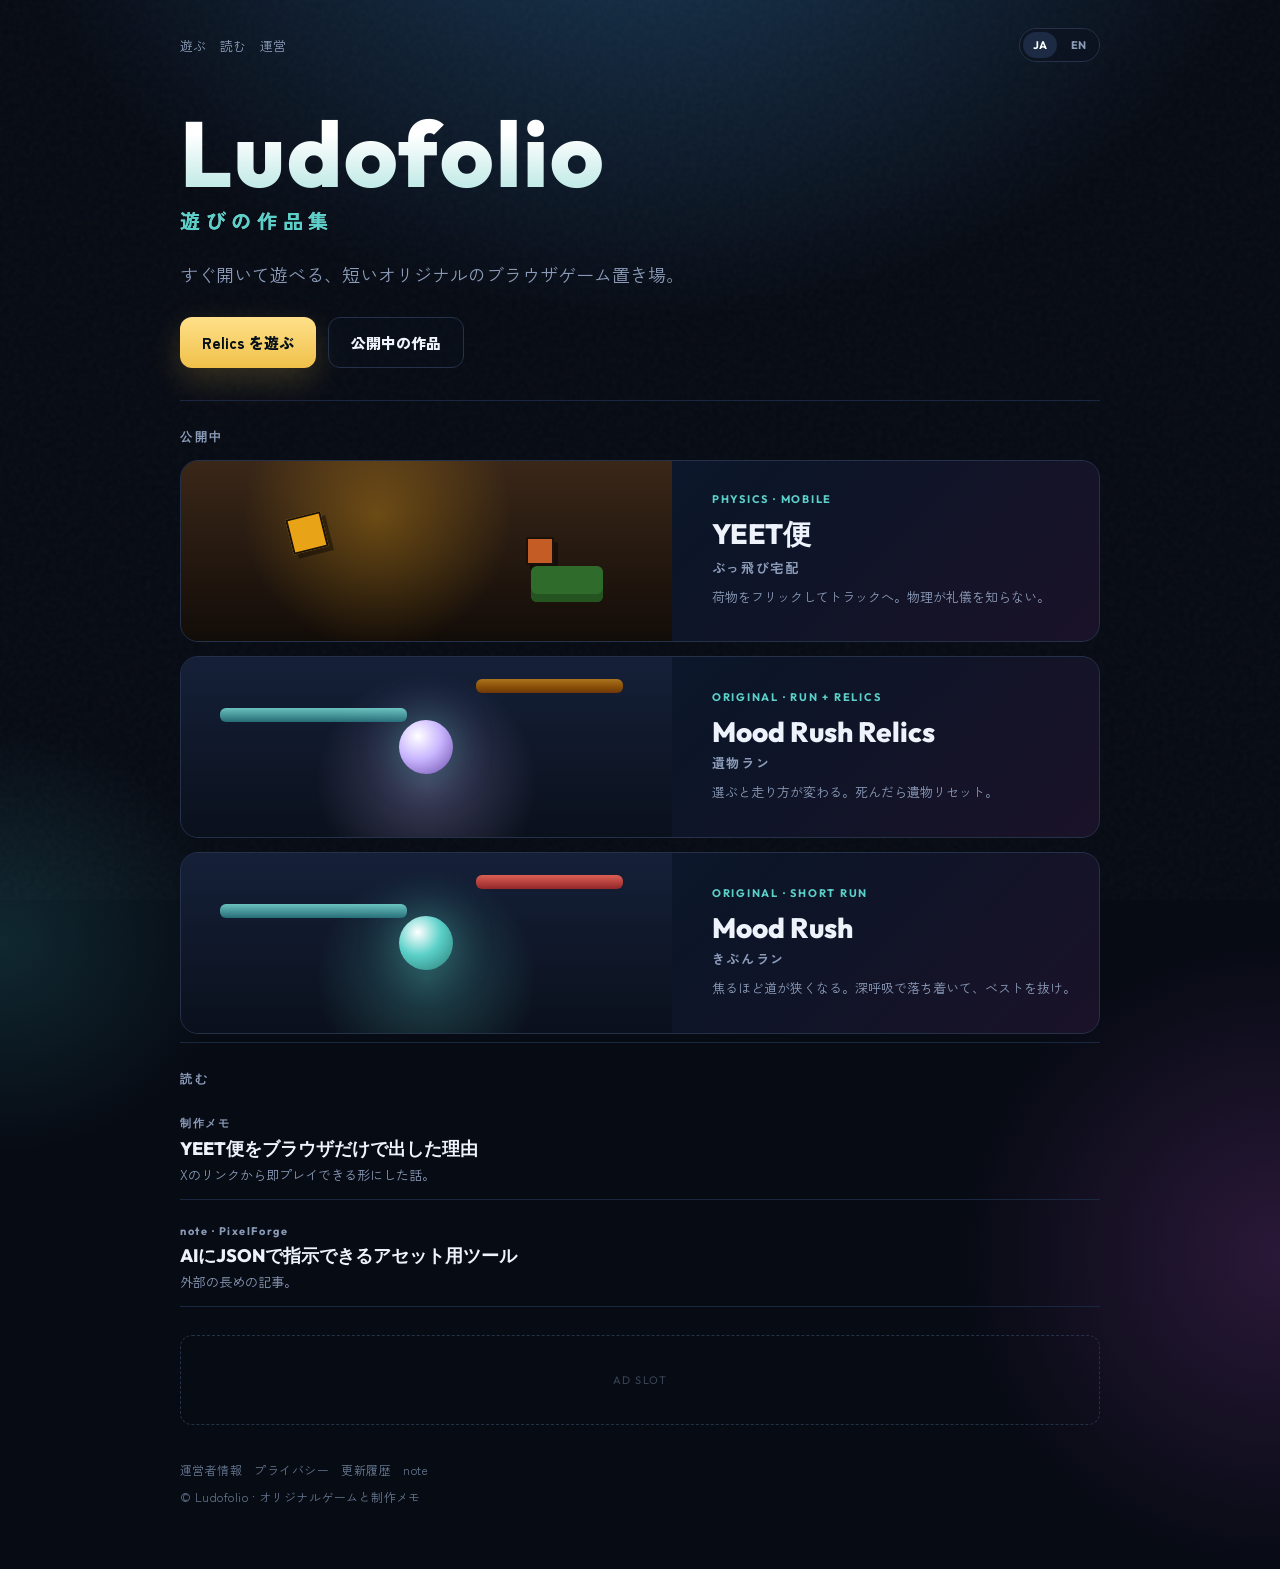
==== commit 7e25f5b2: "Add per-game changelogs and a hub updates index. Links YEET便 history and seeds Mood Rush changelog p" ====
--- a/index.html
+++ b/index.html
@@ -1,4 +1,4 @@
-<!DOCTYPE html>
+﻿<!DOCTYPE html>
 <html lang="ja">
 <head>
   <meta charset="UTF-8" />
@@ -386,6 +386,7 @@
       <div class="foot-nav">
         <a href="about.html" id="footAbout">運営者情報</a>
         <a href="privacy.html" id="footPrivacy">プライバシー</a>
+        <a href="updates.html" id="footUpdates">更新履歴</a>
         <a href="https://note.com/ludofolio" rel="noopener" target="_blank">note</a>
       </div>
       <div id="foot">© Ludofolio</div>
@@ -417,6 +418,7 @@
         readDesc2: "外部の長めの記事。",
         footAbout: "運営者情報",
         footPrivacy: "プライバシー",
+        footUpdates: "更新履歴",
         foot: "© Ludofolio · オリジナルゲームと制作メモ",
       },
       en: {
@@ -442,6 +444,7 @@
         readDesc2: "Longer write-up on note.",
         footAbout: "About",
         footPrivacy: "Privacy",
+        footUpdates: "Updates",
         foot: "© Ludofolio · original games & notes",
       },
     };
@@ -451,7 +454,7 @@
       "navPlay","navRead","navAbout",
       "gameSub","gameDesc","gameSub2","gameDesc2","gameSub3","gameDesc3",
       "readMeta1","readTitle1","readDesc1","readTitle2","readDesc2",
-      "footAbout","footPrivacy","foot"
+      "footAbout","footPrivacy","footUpdates","foot"
     ];
     function apply() {
       const t = I18N[lang] || I18N.ja;
@@ -474,3 +477,4 @@
   </script>
 </body>
 </html>
+
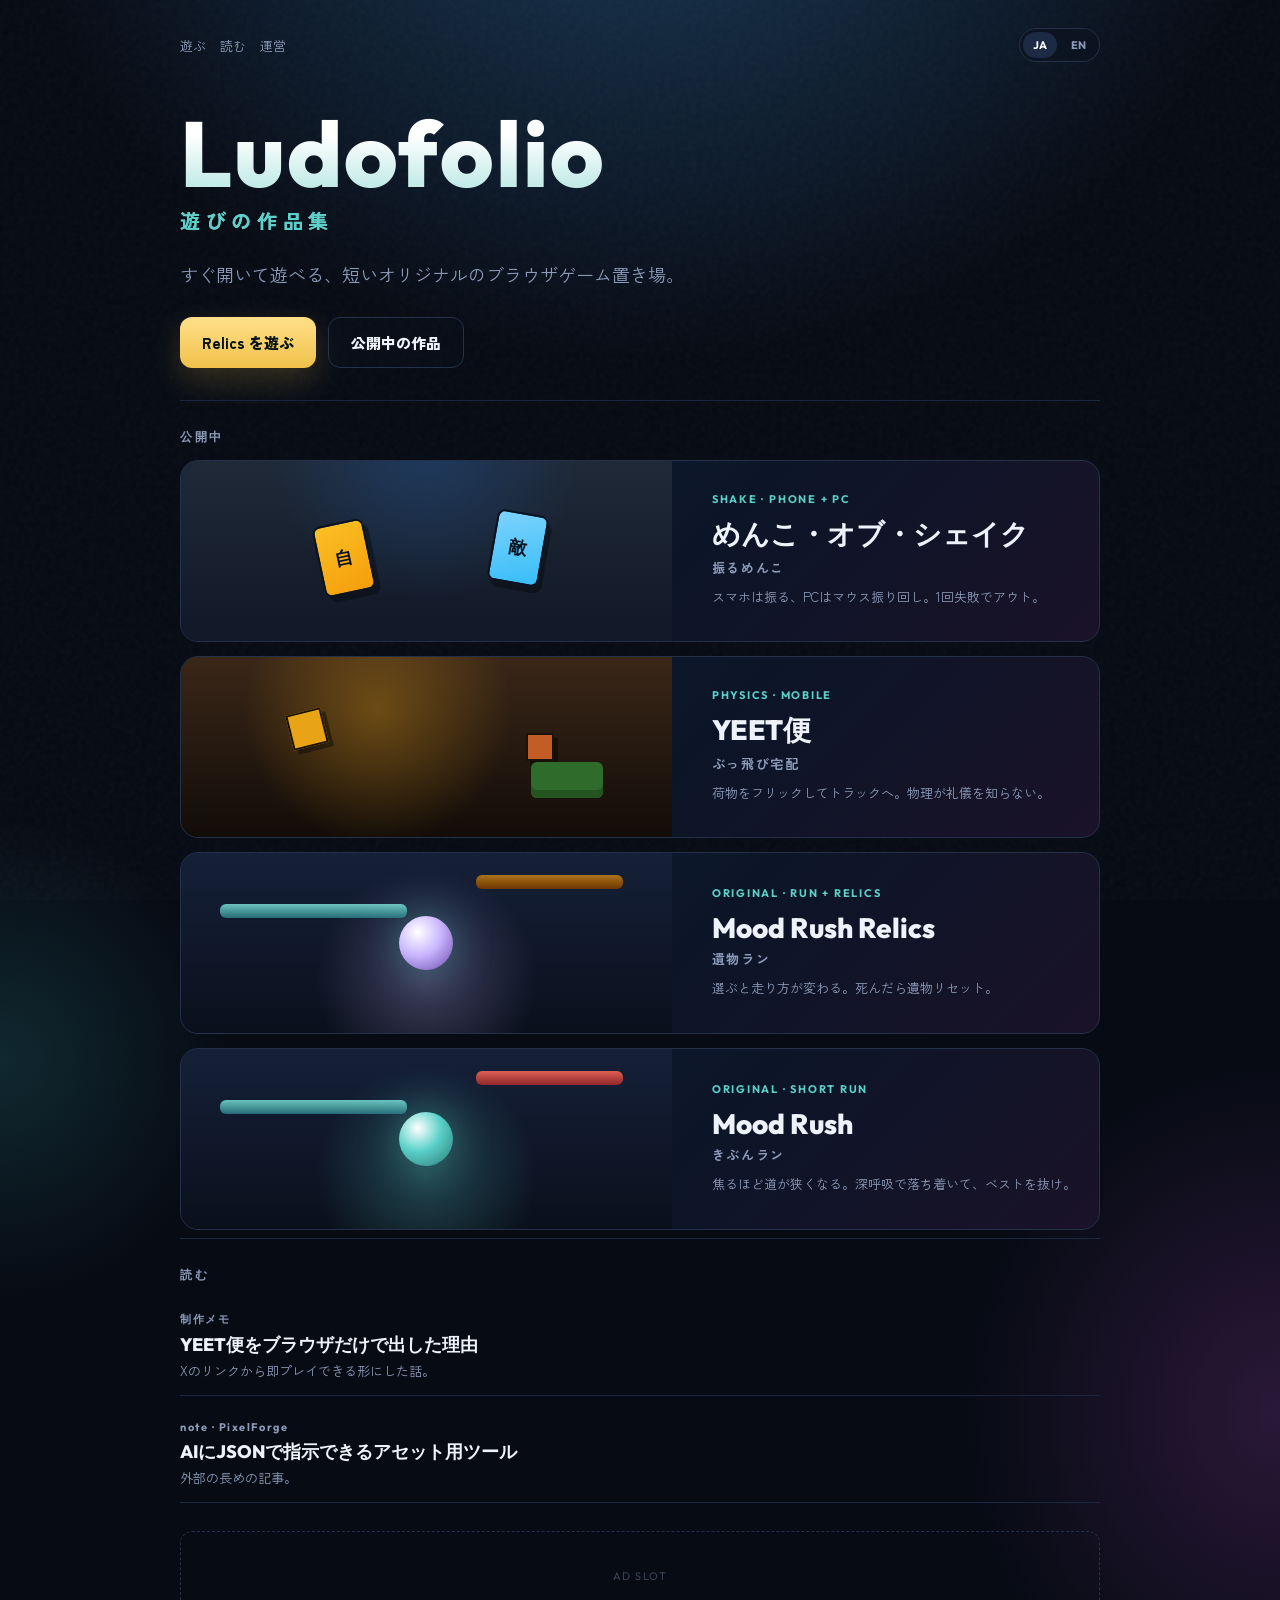
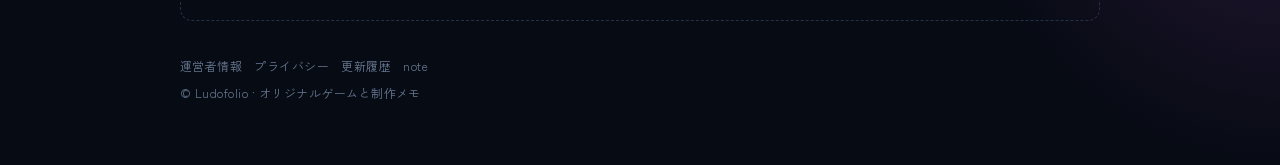
==== commit 330d2e25: "Show めんこ・オブ・シェイク in the public games list. Add a hub card, play wrapper, and rename the updates entr" ====
--- a/index.html
+++ b/index.html
@@ -4,7 +4,7 @@
   <meta charset="UTF-8" />
   <meta name="viewport" content="width=device-width, initial-scale=1" />
   <title>Ludofolio — browser games</title>
-  <meta name="description" content="Ludofolio — すぐ遊べる短いオリジナルのブラウザゲーム。Mood Rush、YEET便など。" />
+  <meta name="description" content="Ludofolio — すぐ遊べる短いオリジナルのブラウザゲーム。めんこ・オブ・シェイク、YEET便、Mood Rushなど。" />
   <link rel="preconnect" href="https://fonts.googleapis.com" />
   <link rel="preconnect" href="https://fonts.gstatic.com" crossorigin />
   <link href="https://fonts.googleapis.com/css2?family=Outfit:wght@500;700;800&family=Zen+Kaku+Gothic+New:wght@500;700;900&display=swap" rel="stylesheet" />
@@ -202,6 +202,31 @@
       border-radius: 6px;
       background: #2f6b2a;
       box-shadow: inset 0 -8px 0 #245520;
+    }
+    .menko {
+      position: absolute;
+      width: 52px; height: 72px;
+      border-radius: 8px;
+      border: 2px solid #0b1220;
+      box-shadow: 4px 6px 0 #0005;
+      display: grid;
+      place-items: center;
+      font-family: "Outfit", sans-serif;
+      font-weight: 800;
+      font-size: 18px;
+      color: #0b1220;
+    }
+    .menko.you {
+      left: 28%; top: 34%;
+      background: linear-gradient(160deg, #fbbf24, #f59e0b);
+      transform: rotate(-12deg);
+      animation: float 2.4s ease-in-out infinite;
+    }
+    .menko.foe {
+      right: 26%; top: 28%;
+      background: linear-gradient(160deg, #7dd3fc, #38bdf8);
+      transform: rotate(10deg);
+      animation: float 2.4s ease-in-out 0.35s infinite;
     }
     .meta { padding: 22px 22px 24px; display: grid; align-content: center; gap: 10px; }
     .meta .tag {
@@ -326,6 +351,17 @@
     <section class="stage" id="now">
       <h2 id="nowLabel">公開中</h2>
       <div class="games">
+        <a class="game" href="play/menko.html">
+          <div class="preview" aria-hidden="true" style="background:radial-gradient(circle at 50% -10%, #1e3a5f 0%, transparent 50%),linear-gradient(180deg,#1f2937,#111827)">
+            <div class="menko you">自</div>
+            <div class="menko foe">敵</div>
+          </div>
+          <div class="meta">
+            <div class="tag">SHAKE · PHONE + PC</div>
+            <h3>めんこ・オブ・シェイク<small id="gameSub4">振るめんこ</small></h3>
+            <p id="gameDesc4">スマホは振る、PCはマウス振り回し。1回失敗でアウト。</p>
+          </div>
+        </a>
         <a class="game" href="play/yeetbin.html">
           <div class="preview" aria-hidden="true" style="background:radial-gradient(circle at 40% 30%, #e8a31755, transparent 42%),linear-gradient(180deg,#3a2718,#120c08)">
             <div class="parcel x"></div>
@@ -411,6 +447,8 @@
         gameDesc2: "選ぶと走り方が変わる。死んだら遺物リセット。",
         gameSub3: "ぶっ飛び宅配",
         gameDesc3: "荷物をフリックしてトラックへ。物理が礼儀を知らない。",
+        gameSub4: "振るめんこ",
+        gameDesc4: "スマホは振る、PCはマウス振り回し。1回失敗でアウト。",
         readMeta1: "制作メモ",
         readTitle1: "YEET便をブラウザだけで出した理由",
         readDesc1: "Xのリンクから即プレイできる形にした話。",
@@ -437,6 +475,8 @@
         gameDesc2: "Relics rewrite the run. Death clears them — try another mix.",
         gameSub3: "YEET DELIVERY",
         gameDesc3: "Flick packages into the truck. Physics has no manners.",
+        gameSub4: "SHAKE MENKO",
+        gameDesc4: "Shake the phone or whip the mouse. One miss ends the run.",
         readMeta1: "DEV NOTE",
         readTitle1: "Why YEET便 shipped as a browser link",
         readDesc1: "Tap from X, play on phone — no install.",
@@ -452,7 +492,7 @@
     const ids = [
       "brandSub","lead","ctaPlay","ctaMore","nowLabel","readLabel",
       "navPlay","navRead","navAbout",
-      "gameSub","gameDesc","gameSub2","gameDesc2","gameSub3","gameDesc3",
+      "gameSub","gameDesc","gameSub2","gameDesc2","gameSub3","gameDesc3","gameSub4","gameDesc4",
       "readMeta1","readTitle1","readDesc1","readTitle2","readDesc2",
       "footAbout","footPrivacy","footUpdates","foot"
     ];
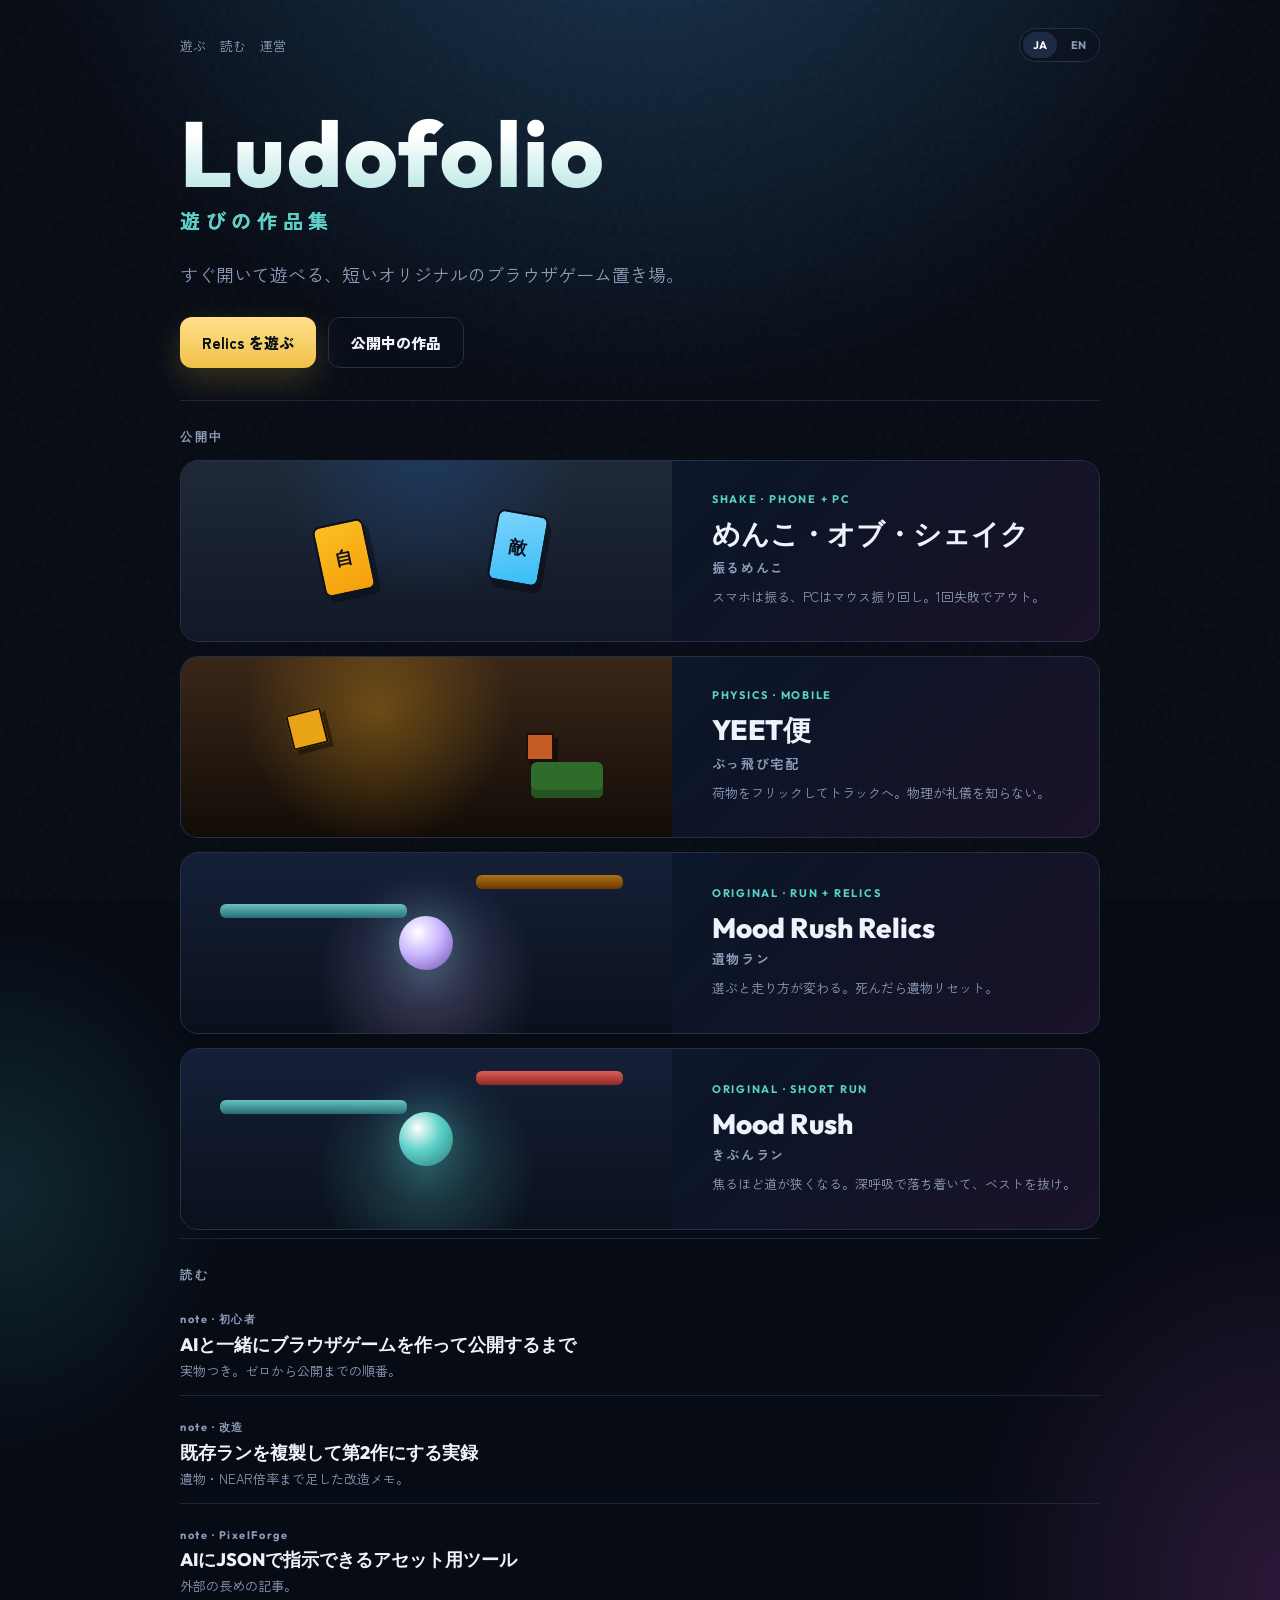
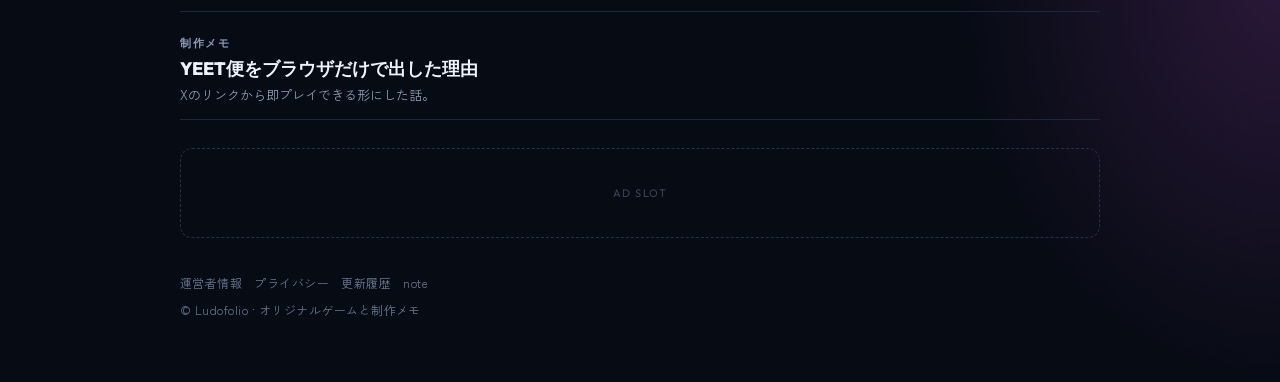
==== commit f3169a75: "Surface past note articles on the hub read list. Link the beginner and Relics write-ups next to the " ====
--- a/index.html
+++ b/index.html
@@ -404,15 +404,25 @@
     <section class="stage" id="read">
       <h2 id="readLabel">読む</h2>
       <div class="read-list">
+        <a class="read-item" href="https://note.com/ludofolio/n/n34b7f1f90ecb" rel="noopener" target="_blank">
+          <div class="tag">note · 初心者</div>
+          <h3 id="readTitle3">AIと一緒にブラウザゲームを作って公開するまで</h3>
+          <p id="readDesc3">実物つき。ゼロから公開までの順番。</p>
+        </a>
+        <a class="read-item" href="https://note.com/ludofolio/n/n415c910ef9ae" rel="noopener" target="_blank">
+          <div class="tag">note · 改造</div>
+          <h3 id="readTitle4">既存ランを複製して第2作にする実録</h3>
+          <p id="readDesc4">遺物・NEAR倍率まで足した改造メモ。</p>
+        </a>
+        <a class="read-item" href="https://note.com/ludofolio/n/n3752320d7f3a" rel="noopener" target="_blank">
+          <div class="tag">note · PixelForge</div>
+          <h3 id="readTitle2">AIにJSONで指示できるアセット用ツール</h3>
+          <p id="readDesc2">外部の長めの記事。</p>
+        </a>
         <a class="read-item" href="articles/yeetbin-made.html">
           <div class="tag" id="readMeta1">制作メモ</div>
           <h3 id="readTitle1">YEET便をブラウザだけで出した理由</h3>
           <p id="readDesc1">Xのリンクから即プレイできる形にした話。</p>
-        </a>
-        <a class="read-item" href="https://note.com/ludofolio/n/n3752320d7f3a" rel="noopener" target="_blank">
-          <div class="tag">note · PixelForge</div>
-          <h3 id="readTitle2">AIにJSONで指示できるアセット用ツール</h3>
-          <p id="readDesc2">外部の長めの記事。</p>
         </a>
       </div>
       <div class="ad-slot" aria-hidden="true">AD SLOT</div>
@@ -454,6 +464,10 @@
         readDesc1: "Xのリンクから即プレイできる形にした話。",
         readTitle2: "AIにJSONで指示できるアセット用ツール",
         readDesc2: "外部の長めの記事。",
+        readTitle3: "AIと一緒にブラウザゲームを作って公開するまで",
+        readDesc3: "実物つき。ゼロから公開までの順番。",
+        readTitle4: "既存ランを複製して第2作にする実録",
+        readDesc4: "遺物・NEAR倍率まで足した改造メモ。",
         footAbout: "運営者情報",
         footPrivacy: "プライバシー",
         footUpdates: "更新履歴",
@@ -482,6 +496,10 @@
         readDesc1: "Tap from X, play on phone — no install.",
         readTitle2: "A tiny asset tool driven by JSON",
         readDesc2: "Longer write-up on note.",
+        readTitle3: "Ship a browser game with AI — beginner path",
+        readDesc3: "From idea to public URL, with a live demo.",
+        readTitle4: "Fork your runner into a second game",
+        readDesc4: "Relics, near-miss multipliers, and what changed.",
         footAbout: "About",
         footPrivacy: "Privacy",
         footUpdates: "Updates",
@@ -493,7 +511,7 @@
       "brandSub","lead","ctaPlay","ctaMore","nowLabel","readLabel",
       "navPlay","navRead","navAbout",
       "gameSub","gameDesc","gameSub2","gameDesc2","gameSub3","gameDesc3","gameSub4","gameDesc4",
-      "readMeta1","readTitle1","readDesc1","readTitle2","readDesc2",
+      "readMeta1","readTitle1","readDesc1","readTitle2","readDesc2","readTitle3","readDesc3","readTitle4","readDesc4",
       "footAbout","footPrivacy","footUpdates","foot"
     ];
     function apply() {
